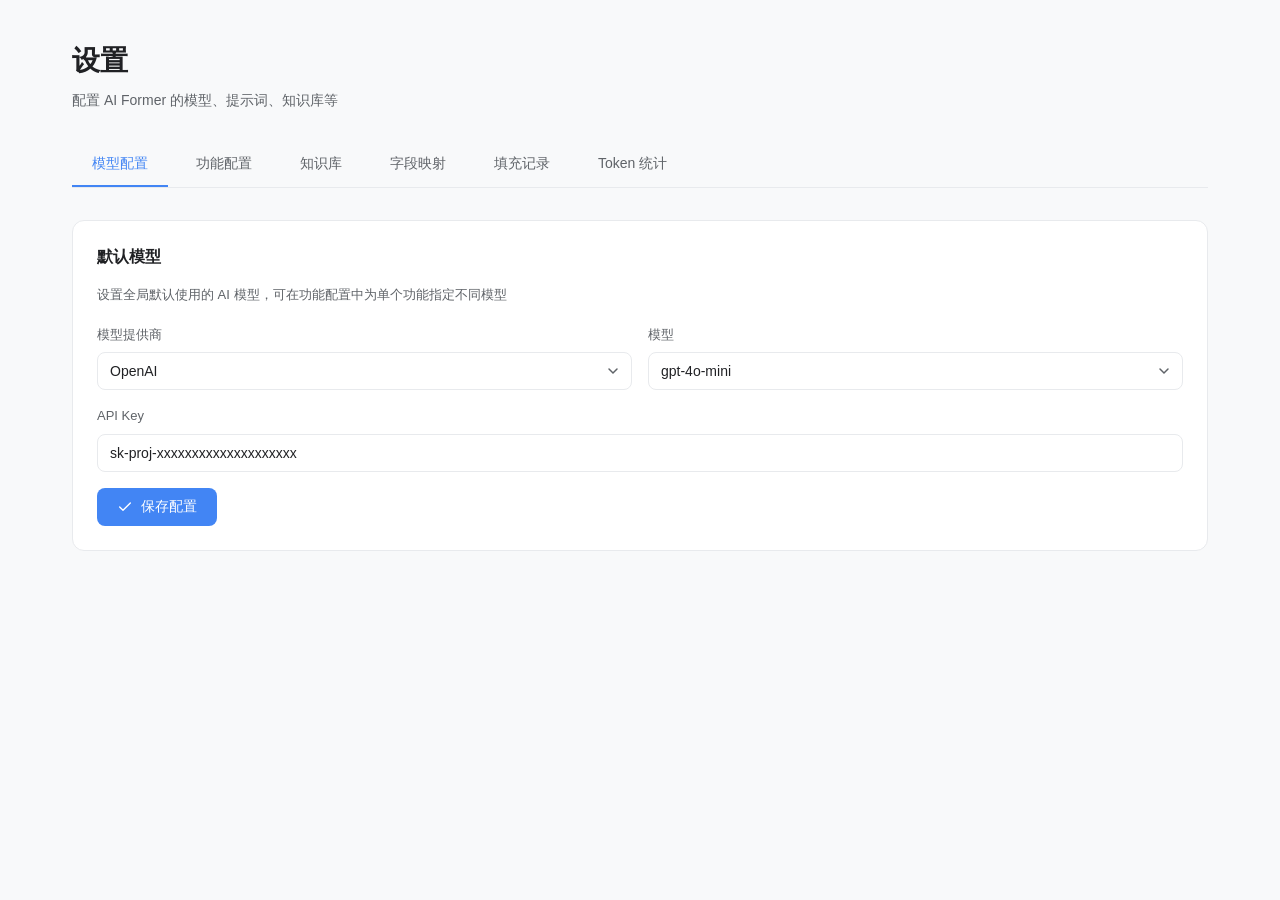
==== playground/v2-settings-redesign.html @ c51029e2 "Update version to 1.1, enhance README with new features, and improve side panel layout with addition" ====
<!DOCTYPE html>
<html lang="zh-CN">
<head>
    <meta charset="UTF-8">
    <meta name="viewport" content="width=device-width, initial-scale=1.0">
    <title>AI Former - 设置</title>
    <style>
        :root {
            --primary: #4285f4;
            --primary-dark: #1967d2;
            --primary-light: #e8f0fe;
            --text-primary: #202124;
            --text-secondary: #5f6368;
            --text-tertiary: #80868b;
            --border: #e8eaed;
            --bg-primary: #ffffff;
            --bg-secondary: #f8f9fa;
            --bg-hover: #f1f3f4;
            --success: #1e8e3e;
            --success-bg: #e6f4ea;
            --error: #d93025;
            --shadow-sm: 0 1px 2px 0 rgba(60,64,67,.3), 0 1px 3px 1px rgba(60,64,67,.15);
            --shadow-md: 0 1px 3px 0 rgba(60,64,67,.3), 0 4px 8px 3px rgba(60,64,67,.15);
        }

        @media (prefers-color-scheme: dark) {
            :root {
                --primary: #8ab4f8;
                --primary-dark: #669df6;
                --primary-light: #1a3a5c;
                --text-primary: #e8eaed;
                --text-secondary: #9aa0a6;
                --text-tertiary: #80868b;
                --border: #3c4043;
                --bg-primary: #202124;
                --bg-secondary: #292a2d;
                --bg-hover: #35363a;
                --success: #81c995;
                --success-bg: #1e3a28;
                --error: #f28b82;
                --shadow-sm: 0 1px 2px 0 rgba(0,0,0,.3), 0 1px 3px 1px rgba(0,0,0,.15);
                --shadow-md: 0 1px 3px 0 rgba(0,0,0,.3), 0 4px 8px 3px rgba(0,0,0,.15);
            }
        }

        * {
            margin: 0;
            padding: 0;
            box-sizing: border-box;
        }

        body {
            font-family: -apple-system, BlinkMacSystemFont, 'Segoe UI', 'Helvetica Neue', Arial, sans-serif;
            background: var(--bg-secondary);
            color: var(--text-primary);
            line-height: 1.5;
            -webkit-font-smoothing: antialiased;
        }

        .container {
            max-width: 1200px;
            margin: 0 auto;
            padding: 40px 32px;
        }

        /* 页头 */
        .page-header {
            margin-bottom: 32px;
        }

        .page-title {
            font-size: 28px;
            font-weight: 600;
            color: var(--text-primary);
            margin-bottom: 8px;
        }

        .page-desc {
            font-size: 14px;
            color: var(--text-secondary);
        }

        /* 导航标签 */
        .nav-tabs {
            display: flex;
            gap: 8px;
            margin-bottom: 32px;
            border-bottom: 1px solid var(--border);
            padding-bottom: 0;
        }

        .nav-tab {
            padding: 12px 20px;
            background: transparent;
            border: none;
            border-bottom: 2px solid transparent;
            font-size: 14px;
            font-weight: 500;
            color: var(--text-secondary);
            cursor: pointer;
            transition: all 0.2s;
        }

        .nav-tab:hover {
            color: var(--primary);
        }

        .nav-tab.active {
            color: var(--primary);
            border-bottom-color: var(--primary);
        }

        /* 内容区 */
        .tab-content {
            display: none;
        }

        .tab-content.active {
            display: block;
        }

        /* 卡片 */
        .card {
            background: var(--bg-primary);
            border: 1px solid var(--border);
            border-radius: 12px;
            padding: 24px;
            margin-bottom: 20px;
        }

        .card-title {
            font-size: 16px;
            font-weight: 600;
            color: var(--text-primary);
            margin-bottom: 16px;
        }

        .card-desc {
            font-size: 13px;
            color: var(--text-secondary);
            margin-bottom: 20px;
        }

        /* 表单 */
        .form-grid {
            display: grid;
            grid-template-columns: repeat(2, 1fr);
            gap: 16px;
            margin-bottom: 16px;
        }

        .form-group {
            display: flex;
            flex-direction: column;
        }

        .form-group.full {
            grid-column: 1 / -1;
        }

        .label {
            font-size: 13px;
            font-weight: 500;
            color: var(--text-secondary);
            margin-bottom: 8px;
        }

        .input, .select, .textarea {
            padding: 10px 12px;
            border: 1px solid var(--border);
            border-radius: 8px;
            font-size: 14px;
            font-family: inherit;
            color: var(--text-primary);
            background: var(--bg-primary);
            transition: all 0.2s;
        }

        .input:focus, .select:focus, .textarea:focus {
            outline: none;
            border-color: var(--primary);
            box-shadow: 0 0 0 3px var(--primary-light);
        }

        .textarea {
            width: 100%;
            padding: 12px;
            border: 1px solid var(--border);
            border-radius: 8px;
            font-size: 13px;
            font-family: 'SF Mono', Monaco, 'Courier New', monospace;
            color: var(--text-primary);
            background: var(--bg-primary);
            resize: vertical;
            min-height: 140px;
            line-height: 1.6;
            transition: all 0.2s;
        }

        .textarea:focus {
            outline: none;
            border-color: var(--primary);
            box-shadow: 0 0 0 3px var(--primary-light);
        }

        .select {
            appearance: none;
            background-image: url("data:image/svg+xml,%3Csvg width='12' height='12' viewBox='0 0 12 12' fill='none' xmlns='http://www.w3.org/2000/svg'%3E%3Cpath d='M2 4l4 4 4-4' stroke='%235f6368' stroke-width='1.5' stroke-linecap='round'/%3E%3C/svg%3E");
            background-repeat: no-repeat;
            background-position: right 12px center;
            padding-right: 36px;
            cursor: pointer;
        }

        /* 按钮 */
        .btn {
            padding: 10px 20px;
            border: none;
            border-radius: 8px;
            font-size: 14px;
            font-weight: 500;
            cursor: pointer;
            transition: all 0.2s;
            display: inline-flex;
            align-items: center;
            gap: 8px;
        }

        .btn-primary {
            background: var(--primary);
            color: white;
        }

        .btn-primary:hover {
            background: var(--primary-dark);
            box-shadow: var(--shadow-sm);
        }

        .btn-secondary {
            background: var(--bg-secondary);
            color: var(--text-primary);
            border: 1px solid var(--border);
        }

        .btn-secondary:hover {
            background: var(--bg-hover);
        }

        .btn-danger {
            background: transparent;
            color: var(--error);
            border: 1px solid var(--error);
        }

        .btn-danger:hover {
            background: rgba(217, 48, 37, 0.1);
        }

        /* 功能配置项 */
        .feature-item {
            padding: 20px;
            background: var(--bg-secondary);
            border: 1px solid var(--border);
            border-radius: 10px;
            margin-bottom: 12px;
        }

        .feature-header {
            display: flex;
            align-items: center;
            justify-content: space-between;
            margin-bottom: 16px;
        }

        .feature-name {
            font-size: 15px;
            font-weight: 600;
            color: var(--text-primary);
        }

        .feature-models {
            display: flex;
            gap: 8px;
        }

        .feature-models .select {
            font-size: 12px;
            padding: 6px 32px 6px 10px;
            background-color: var(--bg-primary);
        }

        .feature-models .select:first-child {
            width: 140px;
        }

        .feature-models .select:last-child {
            width: 160px;
        }

        .feature-actions {
            display: flex;
            gap: 8px;
            justify-content: flex-end;
            margin-top: 16px;
        }

        .feature-actions .btn {
            padding: 7px 16px;
            font-size: 13px;
        }

        /* 知识库列表 */
        .knowledge-list {
            display: flex;
            flex-direction: column;
            gap: 12px;
        }

        .knowledge-item {
            padding: 16px;
            background: var(--bg-secondary);
            border: 1px solid var(--border);
            border-radius: 10px;
            display: flex;
            align-items: center;
            gap: 16px;
        }

        .knowledge-icon {
            width: 40px;
            height: 40px;
            border-radius: 10px;
            background: var(--primary-light);
            display: flex;
            align-items: center;
            justify-content: center;
            color: var(--primary);
            flex-shrink: 0;
        }

        .knowledge-info {
            flex: 1;
            min-width: 0;
        }

        .knowledge-name {
            font-size: 14px;
            font-weight: 600;
            color: var(--text-primary);
            margin-bottom: 4px;
        }

        .knowledge-meta {
            font-size: 12px;
            color: var(--text-tertiary);
        }

        .knowledge-actions {
            display: flex;
            gap: 8px;
        }

        .icon-btn {
            width: 32px;
            height: 32px;
            border: none;
            background: transparent;
            border-radius: 6px;
            cursor: pointer;
            display: flex;
            align-items: center;
            justify-content: center;
            color: var(--text-secondary);
            transition: all 0.2s;
        }

        .icon-btn:hover {
            background: var(--bg-hover);
            color: var(--text-primary);
        }

        .icon-btn.danger:hover {
            background: rgba(217, 48, 37, 0.1);
            color: var(--error);
        }

        /* 映射列表 */
        .mapping-list {
            display: flex;
            flex-direction: column;
            gap: 12px;
        }

        .mapping-item {
            padding: 16px;
            background: var(--bg-secondary);
            border: 1px solid var(--border);
            border-radius: 10px;
            display: flex;
            align-items: center;
            justify-content: space-between;
            gap: 16px;
        }

        .mapping-info {
            flex: 1;
            display: grid;
            grid-template-columns: 1fr 1fr;
            gap: 16px;
        }

        .mapping-field {
            display: flex;
            flex-direction: column;
            gap: 4px;
        }

        .mapping-field .label {
            font-size: 11px;
            color: var(--text-tertiary);
            text-transform: uppercase;
            letter-spacing: 0.5px;
        }

        .mapping-name {
            font-size: 14px;
            font-weight: 400;
            color: var(--text-secondary);
        }

        .mapping-value {
            font-size: 14px;
            font-weight: 500;
            color: var(--text-primary);
        }

        .knowledge-action-btn {
            width: 32px;
            height: 32px;
            border: none;
            background: transparent;
            border-radius: 6px;
            cursor: pointer;
            display: flex;
            align-items: center;
            justify-content: center;
            color: var(--text-secondary);
            transition: all 0.2s;
        }

        .knowledge-action-btn:hover {
            background: var(--bg-hover);
            color: var(--text-primary);
        }

        @media (max-width: 768px) {
            .mapping-info {
                grid-template-columns: 1fr;
            }
        }

        /* 日志列表 */
        .log-list {
            max-height: 500px;
            overflow-y: auto;
        }

        .log-item {
            padding: 16px;
            background: var(--bg-secondary);
            border: 1px solid var(--border);
            border-radius: 10px;
            margin-bottom: 12px;
        }

        .log-header {
            display: flex;
            align-items: center;
            justify-content: space-between;
            margin-bottom: 8px;
        }

        .log-site {
            display: flex;
            align-items: center;
            gap: 6px;
            font-size: 13px;
            font-weight: 600;
            color: var(--text-primary);
        }

        .log-time {
            font-size: 12px;
            color: var(--text-tertiary);
        }

        .log-fields {
            display: flex;
            flex-wrap: wrap;
            gap: 8px;
            margin-bottom: 10px;
        }

        .log-field {
            padding: 4px 8px;
            background: var(--bg-hover);
            border-radius: 4px;
            font-size: 11px;
            color: var(--text-secondary);
        }

        .log-actions {
            display: flex;
            gap: 12px;
        }

        .log-action {
            font-size: 12px;
            color: var(--primary);
            cursor: pointer;
            transition: color 0.2s;
        }

        .log-action:hover {
            color: var(--primary-dark);
            text-decoration: underline;
        }

        /* 统计卡片 */
        .stats-grid {
            display: grid;
            grid-template-columns: repeat(3, 1fr);
            gap: 16px;
            margin-bottom: 24px;
        }

        .stat-card {
            padding: 20px;
            background: var(--bg-primary);
            border: 1px solid var(--border);
            border-radius: 12px;
            text-align: center;
        }

        .stat-value {
            font-size: 28px;
            font-weight: 600;
            color: var(--primary);
            margin-bottom: 8px;
        }

        .stat-label {
            font-size: 13px;
            color: var(--text-secondary);
        }

        /* 使用表格 */
        .usage-table {
            width: 100%;
            border-collapse: collapse;
        }

        .usage-table th {
            padding: 12px;
            text-align: left;
            font-size: 12px;
            font-weight: 600;
            color: var(--text-secondary);
            border-bottom: 2px solid var(--border);
        }

        .usage-table td {
            padding: 14px 12px;
            font-size: 13px;
            border-bottom: 1px solid var(--border);
        }

        .usage-table tr:hover {
            background: var(--bg-secondary);
        }

        .model-name {
            font-weight: 600;
            color: var(--text-primary);
        }

        .usage-tokens {
            display: flex;
            align-items: center;
            gap: 12px;
        }

        .usage-bar {
            flex: 1;
            height: 6px;
            background: var(--border);
            border-radius: 3px;
            overflow: hidden;
        }

        .usage-fill {
            height: 100%;
            background: var(--primary);
            border-radius: 3px;
            transition: width 0.3s;
        }

        /* 模态框 */
        .modal-overlay {
            position: fixed;
            top: 0;
            left: 0;
            right: 0;
            bottom: 0;
            background: rgba(0, 0, 0, 0.5);
            backdrop-filter: blur(8px);
            display: flex;
            align-items: center;
            justify-content: center;
            opacity: 0;
            visibility: hidden;
            transition: all 0.3s;
            z-index: 1000;
        }

        .modal-overlay.visible {
            opacity: 1;
            visibility: visible;
        }

        .modal {
            width: 90%;
            max-width: 600px;
            max-height: 90vh;
            background: var(--bg-primary);
            border-radius: 16px;
            box-shadow: var(--shadow-md);
            overflow: hidden;
            transform: scale(0.9) translateY(20px);
            transition: all 0.3s;
        }

        .modal-overlay.visible .modal {
            transform: scale(1) translateY(0);
        }

        .modal-header {
            padding: 20px 24px;
            border-bottom: 1px solid var(--border);
            display: flex;
            align-items: center;
            justify-content: space-between;
        }

        .modal-title {
            font-size: 18px;
            font-weight: 600;
            color: var(--text-primary);
        }

        .modal-close {
            width: 32px;
            height: 32px;
            border: none;
            background: transparent;
            border-radius: 6px;
            cursor: pointer;
            display: flex;
            align-items: center;
            justify-content: center;
            color: var(--text-secondary);
            transition: all 0.2s;
        }

        .modal-close:hover {
            background: var(--bg-hover);
            color: var(--text-primary);
        }

        .modal-body {
            padding: 24px;
            max-height: calc(90vh - 140px);
            overflow-y: auto;
        }

        .modal-footer {
            padding: 16px 24px;
            border-top: 1px solid var(--border);
            display: flex;
            justify-content: flex-end;
            gap: 12px;
        }

        /* 响应式设计 - 窄屏优化 */
        @media (max-width: 768px) {
            .container {
                padding: 24px 16px;
            }

            .page-title {
                font-size: 24px;
            }

            .nav-tabs {
                overflow-x: auto;
                overflow-y: hidden;
                -webkit-overflow-scrolling: touch;
                scrollbar-width: none;
            }

            .nav-tabs::-webkit-scrollbar {
                display: none;
            }

            .nav-tab {
                padding: 10px 16px;
                font-size: 13px;
                white-space: nowrap;
                flex-shrink: 0;
            }

            .card {
                padding: 16px;
            }

            .card-title {
                font-size: 15px;
            }

            .form-grid {
                grid-template-columns: 1fr;
            }

            .stats-grid {
                grid-template-columns: 1fr;
            }

            .feature-models {
                flex-direction: column;
                align-items: stretch;
            }

            .feature-models .select {
                width: 100%;
            }

            .usage-table {
                font-size: 12px;
            }

            .usage-table th,
            .usage-table td {
                padding: 10px 8px;
            }

            .usage-bar {
                width: 100px !important;
            }

            .log-header {
                flex-direction: column;
                align-items: flex-start;
                gap: 4px;
            }

            .log-fields {
                flex-direction: column;
                gap: 6px;
            }

            .log-actions {
                flex-direction: column;
                align-items: flex-start;
            }
        }

        /* 超窄屏优化 (侧边栏宽度) */
        @media (max-width: 480px) {
            .container {
                padding: 16px 12px;
            }

            .page-header {
                margin-bottom: 20px;
            }

            .page-title {
                font-size: 20px;
            }

            .page-desc {
                font-size: 12px;
            }

            .nav-tabs {
                gap: 4px;
                margin-bottom: 20px;
            }

            .nav-tab {
                padding: 8px 12px;
                font-size: 12px;
            }

            .card {
                padding: 12px;
                margin-bottom: 16px;
            }

            .card-title {
                font-size: 14px;
                margin-bottom: 12px;
            }

            .card-desc {
                font-size: 12px;
                margin-bottom: 16px;
            }

            .stat-card {
                padding: 16px;
            }

            .stat-value {
                font-size: 24px;
            }

            .stat-label {
                font-size: 11px;
            }

            .form-group {
                margin-bottom: 12px;
            }

            .label {
                font-size: 12px;
                margin-bottom: 6px;
            }

            .input,
            .select,
            .textarea {
                padding: 8px 10px;
                font-size: 13px;
            }

            .btn {
                padding: 10px 14px;
                font-size: 13px;
            }

            .feature-item {
                padding: 12px;
            }

            .feature-header {
                margin-bottom: 10px;
            }

            .feature-name {
                font-size: 13px;
            }

            .textarea {
                min-height: 100px;
                font-size: 12px;
            }

            .knowledge-item {
                padding: 10px;
                flex-direction: column;
                gap: 10px;
            }

            .knowledge-actions {
                width: 100%;
                justify-content: flex-end;
            }

            .log-item {
                padding: 10px;
            }

            .log-site,
            .log-time,
            .log-field,
            .log-action {
                font-size: 11px;
            }

            /* 表格在窄屏下横向滚动 */
            .card > div[style*="overflow-x"] {
                margin: 0 -12px;
                padding: 0 12px;
            }

            .usage-table {
                font-size: 11px;
            }

            .usage-table th,
            .usage-table td {
                padding: 8px 6px;
            }

            .usage-bar {
                width: 60px !important;
            }

            .model-name {
                font-size: 11px;
            }

            /* 模态框 */
            .modal-content {
                width: 95%;
                margin: 20px auto;
            }

            .modal-body {
                padding: 16px;
            }

            .modal-footer {
                padding: 12px 16px;
                flex-direction: column-reverse;
            }

            .modal-footer .btn {
                width: 100%;
            }
        }
    </style>
</head>
<body>
    <div class="container">
        <!-- 页头 -->
        <div class="page-header">
            <h1 class="page-title">设置</h1>
            <p class="page-desc">配置 AI Former 的模型、提示词、知识库等</p>
        </div>

        <!-- 导航标签 -->
        <div class="nav-tabs">
            <button class="nav-tab active" onclick="switchTab('model')">模型配置</button>
            <button class="nav-tab" onclick="switchTab('features')">功能配置</button>
            <button class="nav-tab" onclick="switchTab('knowledge')">知识库</button>
            <button class="nav-tab" onclick="switchTab('mapping')">字段映射</button>
            <button class="nav-tab" onclick="switchTab('logs')">填充记录</button>
            <button class="nav-tab" onclick="switchTab('tokens')">Token 统计</button>
        </div>

        <!-- 模型配置 -->
        <div class="tab-content active" id="tab-model">
            <div class="card">
                <h2 class="card-title">默认模型</h2>
                <p class="card-desc">设置全局默认使用的 AI 模型，可在功能配置中为单个功能指定不同模型</p>
                <div class="form-grid">
                    <div class="form-group">
                        <label class="label">模型提供商</label>
                        <select class="select">
                            <option>OpenAI</option>
                            <option>通义千问</option>
                            <option>智谱AI</option>
                            <option>DeepSeek</option>
                            <option>硅基流动</option>
                            <option>火山引擎</option>
                            <option>Ollama (本地)</option>
                        </select>
                    </div>
                    <div class="form-group">
                        <label class="label">模型</label>
                        <select class="select">
                            <option>gpt-4o-mini</option>
                            <option>gpt-4o</option>
                            <option>gpt-4-turbo</option>
                        </select>
                    </div>
                    <div class="form-group full">
                        <label class="label">API Key</label>
                        <input type="text" class="input" placeholder="sk-..." value="sk-proj-xxxxxxxxxxxxxxxxxxxx">
                    </div>
                </div>
                <button class="btn btn-primary">
                    <svg width="16" height="16" viewBox="0 0 24 24" fill="none" stroke="currentColor" stroke-width="2" stroke-linecap="round" stroke-linejoin="round">
                        <polyline points="20 6 9 17 4 12"/>
                    </svg>
                    保存配置
                </button>
            </div>
        </div>

        <!-- 功能配置 -->
        <div class="tab-content" id="tab-features">
            <div class="card">
                <h2 class="card-title">全局设置</h2>
                <p class="card-desc">一键将所有功能的模型设置为同一个</p>
                <div class="form-grid">
                    <div class="form-group">
                        <label class="label">提供商</label>
                        <select class="select">
                            <option>OpenAI</option>
                            <option>通义千问</option>
                            <option>智谱AI</option>
                        </select>
                    </div>
                    <div class="form-group">
                        <label class="label">模型</label>
                        <select class="select">
                            <option>gpt-4o-mini</option>
                            <option>gpt-4o</option>
                        </select>
                    </div>
                </div>
                <button class="btn btn-primary">应用到所有功能</button>
            </div>

            <div class="card">
                <h2 class="card-title">功能列表</h2>
                <p class="card-desc">为每个功能配置专属的模型和提示词</p>
                
                <div class="feature-item">
                    <div class="feature-header">
                        <span class="feature-name">表单填充</span>
                        <div class="feature-models">
                            <select class="select">
                                <option>OpenAI</option>
                                <option>通义千问</option>
                            </select>
                            <select class="select">
                                <option>gpt-4o-mini</option>
                                <option>gpt-4o</option>
                            </select>
                        </div>
                    </div>
                    <textarea class="textarea">你是一个智能表单填充助手。根据用户提供的信息和知识库内容，为表单字段生成合适的填充值。

输入：表单字段列表、用户要求、知识库内容
输出：XML 格式的填充结果

请确保：
1. 填充内容准确、合理
2. 遵循字段的格式要求
3. 如有不确定的字段，可以留空</textarea>
                    <div class="feature-actions">
                        <button class="btn btn-secondary">重置</button>
                        <button class="btn btn-primary">保存</button>
                    </div>
                </div>

                <div class="feature-item">
                    <div class="feature-header">
                        <span class="feature-name">翻译功能</span>
                        <div class="feature-models">
                            <select class="select">
                                <option>使用默认模型</option>
                                <option>OpenAI</option>
                            </select>
                            <select class="select">
                                <option>gpt-4o-mini</option>
                            </select>
                        </div>
                    </div>
                    <textarea class="textarea">请将以下内容翻译成 {target_language}，保持原文的语气和风格：

{content}</textarea>
                    <div class="feature-actions">
                        <button class="btn btn-secondary">重置</button>
                        <button class="btn btn-primary">保存</button>
                    </div>
                </div>

                <div class="feature-item">
                    <div class="feature-header">
                        <span class="feature-name">知识库 Summary</span>
                        <div class="feature-models">
                            <select class="select">
                                <option>使用默认模型</option>
                            </select>
                            <select class="select">
                                <option>gpt-4o-mini</option>
                            </select>
                        </div>
                    </div>
                    <textarea class="textarea">请为以下内容生成一个简洁的摘要，用于后续的知识检索：

{content}

摘要要求：
- 提取关键信息（姓名、职业、技能等）
- 不超过 200 字
- 使用关键词列表形式</textarea>
                    <div class="feature-actions">
                        <button class="btn btn-secondary">重置</button>
                        <button class="btn btn-primary">保存</button>
                    </div>
                </div>
            </div>
        </div>

        <!-- 知识库 -->
        <div class="tab-content" id="tab-knowledge">
            <div class="card">
                <div style="display: flex; align-items: center; justify-content: space-between; margin-bottom: 20px;">
                    <div>
                        <h2 class="card-title" style="margin-bottom: 4px;">我的档案</h2>
                        <p class="card-desc" style="margin: 0;">管理你的个人信息档案，AI 会根据这些档案填充表单</p>
                    </div>
                    <button class="btn btn-primary" onclick="openKnowledgeModal('new')">
                        <svg width="16" height="16" viewBox="0 0 24 24" fill="none" stroke="currentColor" stroke-width="2" stroke-linecap="round" stroke-linejoin="round">
                            <line x1="12" y1="5" x2="12" y2="19"/>
                            <line x1="5" y1="12" x2="19" y2="12"/>
                        </svg>
                        新建档案
                    </button>
                </div>

                <div class="knowledge-list">
                    <div class="knowledge-item">
                        <div class="knowledge-icon">
                            <svg width="20" height="20" viewBox="0 0 24 24" fill="none" stroke="currentColor" stroke-width="2" stroke-linecap="round" stroke-linejoin="round">
                                <path d="M20 21v-2a4 4 0 0 0-4-4H8a4 4 0 0 0-4 4v2"/>
                                <circle cx="12" cy="7" r="4"/>
                            </svg>
                        </div>
                        <div class="knowledge-info">
                            <div class="knowledge-name">个人简历档案</div>
                            <div class="knowledge-meta">包含基本信息、教育背景、工作经历 · 更新于 2 小时前</div>
                        </div>
                        <div class="knowledge-actions">
                            <button class="icon-btn" onclick="openKnowledgeModal('resume')">
                                <svg width="16" height="16" viewBox="0 0 24 24" fill="none" stroke="currentColor" stroke-width="2" stroke-linecap="round" stroke-linejoin="round">
                                    <path d="M11 4H4a2 2 0 0 0-2 2v14a2 2 0 0 0 2 2h14a2 2 0 0 0 2-2v-7"/>
                                    <path d="M18.5 2.5a2.121 2.121 0 0 1 3 3L12 15l-4 1 1-4 9.5-9.5z"/>
                                </svg>
                            </button>
                            <button class="icon-btn danger">
                                <svg width="16" height="16" viewBox="0 0 24 24" fill="none" stroke="currentColor" stroke-width="2" stroke-linecap="round" stroke-linejoin="round">
                                    <polyline points="3 6 5 6 21 6"/>
                                    <path d="M19 6v14a2 2 0 0 1-2 2H7a2 2 0 0 1-2-2V6m3 0V4a2 2 0 0 1 2-2h4a2 2 0 0 1 2 2v2"/>
                                </svg>
                            </button>
                        </div>
                    </div>

                    <div class="knowledge-item">
                        <div class="knowledge-icon">
                            <svg width="20" height="20" viewBox="0 0 24 24" fill="none" stroke="currentColor" stroke-width="2" stroke-linecap="round" stroke-linejoin="round">
                                <rect x="2" y="7" width="20" height="14" rx="2" ry="2"/>
                                <path d="M16 21V5a2 2 0 0 0-2-2h-4a2 2 0 0 0-2 2v16"/>
                            </svg>
                        </div>
                        <div class="knowledge-info">
                            <div class="knowledge-name">公司信息档案</div>
                            <div class="knowledge-meta">公司名称、地址、联系方式 · 更新于 3 天前</div>
                        </div>
                        <div class="knowledge-actions">
                            <button class="icon-btn" onclick="openKnowledgeModal('company')">
                                <svg width="16" height="16" viewBox="0 0 24 24" fill="none" stroke="currentColor" stroke-width="2" stroke-linecap="round" stroke-linejoin="round">
                                    <path d="M11 4H4a2 2 0 0 0-2 2v14a2 2 0 0 0 2 2h14a2 2 0 0 0 2-2v-7"/>
                                    <path d="M18.5 2.5a2.121 2.121 0 0 1 3 3L12 15l-4 1 1-4 9.5-9.5z"/>
                                </svg>
                            </button>
                            <button class="icon-btn danger">
                                <svg width="16" height="16" viewBox="0 0 24 24" fill="none" stroke="currentColor" stroke-width="2" stroke-linecap="round" stroke-linejoin="round">
                                    <polyline points="3 6 5 6 21 6"/>
                                    <path d="M19 6v14a2 2 0 0 1-2 2H7a2 2 0 0 1-2-2V6m3 0V4a2 2 0 0 1 2-2h4a2 2 0 0 1 2 2v2"/>
                                </svg>
                            </button>
                        </div>
                    </div>
                </div>
            </div>
        </div>

        <!-- 字段映射 -->
        <div class="tab-content" id="tab-mapping">
            <div class="card">
                <h2 class="card-title">字段映射管理</h2>
                <p class="card-desc">配置表单字段与填充内容的映射关系，用于快速填充功能。AI 会自动匹配相似的字段名</p>
                
                <button class="btn btn-primary" style="margin-bottom: 20px;" onclick="openMappingModal()">
                    <svg width="16" height="16" viewBox="0 0 24 24" fill="none" stroke="currentColor" stroke-width="2" stroke-linecap="round" stroke-linejoin="round">
                        <circle cx="12" cy="12" r="3"/>
                        <path d="M12 1v6m0 6v6"/>
                    </svg>
                    新增映射
                </button>

                <div class="mapping-list">
                    <div class="mapping-item">
                        <div class="mapping-info">
                            <div class="mapping-field">
                                <span class="label">内容值</span>
                                <span class="mapping-value">张明</span>
                            </div>
                            <div class="mapping-field">
                                <span class="label">字段类型（多个用 / 分隔）</span>
                                <span class="mapping-name">姓名 / 真实姓名 / 用户名 / Name</span>
                            </div>
                        </div>
                        <div class="knowledge-actions">
                            <button class="knowledge-action-btn" onclick="editMapping('张明', '姓名 / 真实姓名 / 用户名 / Name')">
                                <svg width="16" height="16" viewBox="0 0 24 24" fill="none" stroke="currentColor" stroke-width="2" stroke-linecap="round" stroke-linejoin="round">
                                    <path d="M17 3a2.85 2.83 0 1 1 4 4L7.5 20.5 2 22l1.5-5.5Z"/>
                                    <path d="m15 5 4 4"/>
                                </svg>
                            </button>
                            <button class="knowledge-action-btn" style="color: var(--error);">
                                <svg width="16" height="16" viewBox="0 0 24 24" fill="none" stroke="currentColor" stroke-width="2" stroke-linecap="round" stroke-linejoin="round">
                                    <path d="M3 6h18"/>
                                    <path d="M19 6v14c0 1-1 2-2 2H7c-1 0-2-1-2-2V6"/>
                                    <path d="M8 6V4c0-1 1-2 2-2h4c1 0 2 1 2 2v2"/>
                                    <line x1="10" x2="10" y1="11" y2="17"/>
                                    <line x1="14" x2="14" y1="11" y2="17"/>
                                </svg>
                            </button>
                        </div>
                    </div>

                    <div class="mapping-item">
                        <div class="mapping-info">
                            <div class="mapping-field">
                                <span class="label">内容值</span>
                                <span class="mapping-value">zhangming@example.com</span>
                            </div>
                            <div class="mapping-field">
                                <span class="label">字段类型（多个用 / 分隔）</span>
                                <span class="mapping-name">邮箱 / Email / 电子邮件 / E-mail</span>
                            </div>
                        </div>
                        <div class="knowledge-actions">
                            <button class="knowledge-action-btn" onclick="editMapping('zhangming@example.com', '邮箱 / Email / 电子邮件 / E-mail')">
                                <svg width="16" height="16" viewBox="0 0 24 24" fill="none" stroke="currentColor" stroke-width="2" stroke-linecap="round" stroke-linejoin="round">
                                    <path d="M17 3a2.85 2.83 0 1 1 4 4L7.5 20.5 2 22l1.5-5.5Z"/>
                                    <path d="m15 5 4 4"/>
                                </svg>
                            </button>
                            <button class="knowledge-action-btn" style="color: var(--error);">
                                <svg width="16" height="16" viewBox="0 0 24 24" fill="none" stroke="currentColor" stroke-width="2" stroke-linecap="round" stroke-linejoin="round">
                                    <path d="M3 6h18"/>
                                    <path d="M19 6v14c0 1-1 2-2 2H7c-1 0-2-1-2-2V6"/>
                                    <path d="M8 6V4c0-1 1-2 2-2h4c1 0 2 1 2 2v2"/>
                                    <line x1="10" x2="10" y1="11" y2="17"/>
                                    <line x1="14" x2="14" y1="11" y2="17"/>
                                </svg>
                            </button>
                        </div>
                    </div>

                    <div class="mapping-item">
                        <div class="mapping-info">
                            <div class="mapping-field">
                                <span class="label">内容值</span>
                                <span class="mapping-value">13800138000</span>
                            </div>
                            <div class="mapping-field">
                                <span class="label">字段类型（多个用 / 分隔）</span>
                                <span class="mapping-name">手机号 / 电话 / 联系方式 / Phone / Mobile</span>
                            </div>
                        </div>
                        <div class="knowledge-actions">
                            <button class="knowledge-action-btn" onclick="editMapping('13800138000', '手机号 / 电话 / 联系方式 / Phone / Mobile')">
                                <svg width="16" height="16" viewBox="0 0 24 24" fill="none" stroke="currentColor" stroke-width="2" stroke-linecap="round" stroke-linejoin="round">
                                    <path d="M17 3a2.85 2.83 0 1 1 4 4L7.5 20.5 2 22l1.5-5.5Z"/>
                                    <path d="m15 5 4 4"/>
                                </svg>
                            </button>
                            <button class="knowledge-action-btn" style="color: var(--error);">
                                <svg width="16" height="16" viewBox="0 0 24 24" fill="none" stroke="currentColor" stroke-width="2" stroke-linecap="round" stroke-linejoin="round">
                                    <path d="M3 6h18"/>
                                    <path d="M19 6v14c0 1-1 2-2 2H7c-1 0-2-1-2-2V6"/>
                                    <path d="M8 6V4c0-1 1-2 2-2h4c1 0 2 1 2 2v2"/>
                                    <line x1="10" x2="10" y1="11" y2="17"/>
                                    <line x1="14" x2="14" y1="11" y2="17"/>
                                </svg>
                            </button>
                        </div>
                    </div>

                    <div class="mapping-item">
                        <div class="mapping-info">
                            <div class="mapping-field">
                                <span class="label">内容值</span>
                                <span class="mapping-value">金山办公</span>
                            </div>
                            <div class="mapping-field">
                                <span class="label">字段类型（多个用 / 分隔）</span>
                                <span class="mapping-name">公司 / 单位 / 工作单位 / Company</span>
                            </div>
                        </div>
                        <div class="knowledge-actions">
                            <button class="knowledge-action-btn" onclick="editMapping('金山办公', '公司 / 单位 / 工作单位 / Company')">
                                <svg width="16" height="16" viewBox="0 0 24 24" fill="none" stroke="currentColor" stroke-width="2" stroke-linecap="round" stroke-linejoin="round">
                                    <path d="M17 3a2.85 2.83 0 1 1 4 4L7.5 20.5 2 22l1.5-5.5Z"/>
                                    <path d="m15 5 4 4"/>
                                </svg>
                            </button>
                            <button class="knowledge-action-btn" style="color: var(--error);">
                                <svg width="16" height="16" viewBox="0 0 24 24" fill="none" stroke="currentColor" stroke-width="2" stroke-linecap="round" stroke-linejoin="round">
                                    <path d="M3 6h18"/>
                                    <path d="M19 6v14c0 1-1 2-2 2H7c-1 0-2-1-2-2V6"/>
                                    <path d="M8 6V4c0-1 1-2 2-2h4c1 0 2 1 2 2v2"/>
                                    <line x1="10" x2="10" y1="11" y2="17"/>
                                    <line x1="14" x2="14" y1="11" y2="17"/>
                                </svg>
                            </button>
                        </div>
                    </div>
                </div>

                <div class="card" style="margin-top: 24px; background: var(--primary-light); border-color: var(--primary);">
                    <h3 style="font-size: 14px; margin-bottom: 8px; color: var(--text-primary);">💡 映射逻辑说明</h3>
                    <ul style="font-size: 13px; color: var(--text-secondary); line-height: 1.8; padding-left: 20px;">
                        <li><strong>内容值</strong>：你要填充的实际内容（如：张明、zhangming@example.com）</li>
                        <li><strong>字段类型</strong>：表单中可能出现的字段名称（如：姓名 / Name / 用户名）</li>
                        <li><strong>工作原理</strong>：当遇到匹配的字段类型时，自动填充对应的内容值</li>
                        <li><strong>匹配优先级</strong>：精确匹配 > 模糊匹配 > 字段类型匹配（email、tel、url 等）</li>
                        <li><strong>支持中英文</strong>：字段类型可包含中英文别名，AI 会自动识别</li>
                    </ul>
                </div>
            </div>
        </div>

        <!-- 填充记录 -->
        <div class="tab-content" id="tab-logs">
            <div class="card">
                <h2 class="card-title">最近记录</h2>
                <p class="card-desc">查看最近的表单填充记录，可保存为知识库</p>
                
                <div class="log-list">
                    <div class="log-item">
                        <div class="log-header">
                            <span class="log-site">
                                <svg width="16" height="16" viewBox="0 0 24 24" fill="none" stroke="currentColor" stroke-width="2" stroke-linecap="round" stroke-linejoin="round">
                                    <circle cx="12" cy="12" r="10"/>
                                    <line x1="2" y1="12" x2="22" y2="12"/>
                                    <path d="M12 2a15.3 15.3 0 0 1 4 10 15.3 15.3 0 0 1-4 10 15.3 15.3 0 0 1-4-10 15.3 15.3 0 0 1 4-10z"/>
                                </svg>
                                zhaopin.com
                            </span>
                            <span class="log-time">今天 14:32</span>
                        </div>
                        <div class="log-fields">
                            <span class="log-field">姓名: 张三</span>
                            <span class="log-field">手机: 138****8000</span>
                            <span class="log-field">邮箱: zhang***@example.com</span>
                            <span class="log-field">+8 个字段</span>
                        </div>
                        <div class="log-actions">
                            <span class="log-action">查看详情</span>
                            <span class="log-action" style="color: var(--success);">保存为知识</span>
                            <span class="log-action" style="color: var(--error);">删除</span>
                        </div>
                    </div>

                    <div class="log-item">
                        <div class="log-header">
                            <span class="log-site">
                                <svg width="16" height="16" viewBox="0 0 24 24" fill="none" stroke="currentColor" stroke-width="2" stroke-linecap="round" stroke-linejoin="round">
                                    <circle cx="12" cy="12" r="10"/>
                                    <line x1="2" y1="12" x2="22" y2="12"/>
                                    <path d="M12 2a15.3 15.3 0 0 1 4 10 15.3 15.3 0 0 1-4 10 15.3 15.3 0 0 1-4-10 15.3 15.3 0 0 1 4-10z"/>
                                </svg>
                                lagou.com
                            </span>
                            <span class="log-time">今天 11:15</span>
                        </div>
                        <div class="log-fields">
                            <span class="log-field">个人简介 [已改写]</span>
                            <span class="log-field">工作经历: ...</span>
                            <span class="log-field">+5 个字段</span>
                        </div>
                        <div class="log-actions">
                            <span class="log-action">查看详情</span>
                            <span class="log-action" style="color: var(--success);">保存为知识</span>
                            <span class="log-action" style="color: var(--error);">删除</span>
                        </div>
                    </div>
                </div>
            </div>
        </div>

        <!-- Token 统计 -->
        <div class="tab-content" id="tab-tokens">
            <div class="stats-grid">
                <div class="stat-card">
                    <div class="stat-value">12.5K</div>
                    <div class="stat-label">今日消耗</div>
                </div>
                <div class="stat-card">
                    <div class="stat-value">89.3K</div>
                    <div class="stat-label">本月消耗</div>
                </div>
                <div class="stat-card">
                    <div class="stat-value">$0.89</div>
                    <div class="stat-label">预估费用</div>
                </div>
            </div>

            <div class="card">
                <h2 class="card-title">使用明细</h2>
                <p class="card-desc">查看各模型的 Token 消耗和费用</p>
                
                <table class="usage-table">
                    <thead>
                        <tr>
                            <th>模型</th>
                            <th>输入/输出</th>
                            <th>消耗</th>
                            <th>费用</th>
                        </tr>
                    </thead>
                    <tbody>
                        <tr>
                            <td class="model-name">gpt-4o-mini</td>
                            <td style="color: var(--text-secondary); font-size: 12px;">6,200 / 2,030</td>
                            <td>
                                <div class="usage-tokens">
                                    <span style="color: var(--text-secondary); font-size: 12px; width: 80px;">8,230</span>
                                    <div class="usage-bar" style="width: 200px;">
                                        <div class="usage-fill" style="width: 66%;"></div>
                                    </div>
                                </div>
                            </td>
                            <td style="color: var(--text-secondary);">$0.0023</td>
                        </tr>
                        <tr>
                            <td class="model-name">Claude Sonnet 4.5</td>
                            <td style="color: var(--text-secondary); font-size: 12px;">2,100 / 1,020</td>
                            <td>
                                <div class="usage-tokens">
                                    <span style="color: var(--text-secondary); font-size: 12px; width: 80px;">3,120</span>
                                    <div class="usage-bar" style="width: 200px;">
                                        <div class="usage-fill" style="width: 25%;"></div>
                                    </div>
                                </div>
                            </td>
                            <td style="color: var(--text-secondary);">$0.0216</td>
                        </tr>
                        <tr>
                            <td class="model-name">qwen-long</td>
                            <td style="color: var(--text-secondary); font-size: 12px;">800 / 300</td>
                            <td>
                                <div class="usage-tokens">
                                    <span style="color: var(--text-secondary); font-size: 12px; width: 80px;">1,100</span>
                                    <div class="usage-bar" style="width: 200px;">
                                        <div class="usage-fill" style="width: 9%;"></div>
                                    </div>
                                </div>
                            </td>
                            <td style="color: var(--text-secondary);">$0.0004</td>
                        </tr>
                    </tbody>
                </table>
            </div>

            <div class="card">
                <h2 class="card-title">模型报价参考</h2>
                <p class="card-desc">基于 OpenRouter 的报价预估（单位：$/M tokens）</p>
                
                <div style="overflow-x: auto;">
                    <table class="usage-table">
                        <thead>
                            <tr>
                                <th>厂商</th>
                                <th>模型名称</th>
                                <th style="text-align: right;">输入</th>
                                <th style="text-align: right;">输出</th>
                                <th>核心定位/优势领域</th>
                            </tr>
                        </thead>
                        <tbody>
                            <tr><td style="color: var(--text-secondary); font-weight: 600;">Anthropic</td><td class="model-name">Claude Opus 4.5</td><td style="text-align: right;">$5.00</td><td style="text-align: right;">$25.00</td><td style="color: var(--text-tertiary); font-size: 12px;">顶配模型，长航时研究与复杂软工Agent</td></tr>
                            <tr><td style="color: var(--text-secondary); font-weight: 600;">Anthropic</td><td class="model-name">Claude Sonnet 4.5</td><td style="text-align: right;">$3.00</td><td style="text-align: right;">$15.00</td><td style="color: var(--text-tertiary); font-size: 12px;">编程与系统设计#1，实时Agent优化</td></tr>
                            <tr><td style="color: var(--text-secondary); font-weight: 600;">Anthropic</td><td class="model-name">Claude Sonnet 4</td><td style="text-align: right;">$3.00</td><td style="text-align: right;">$15.00</td><td style="color: var(--text-tertiary); font-size: 12px;">稳健型中坚模型，高指令遵循度</td></tr>
                            <tr><td style="color: var(--text-secondary); font-weight: 600;">Anthropic</td><td class="model-name">Claude Haiku 4.5</td><td style="text-align: right;">$1.00</td><td style="text-align: right;">$5.00</td><td style="color: var(--text-tertiary); font-size: 12px;">极速推理，高性价比子Agent节点</td></tr>
                            <tr><td style="color: var(--text-secondary); font-weight: 600;">Anthropic</td><td class="model-name">Claude 3.5 Haiku</td><td style="text-align: right;">$0.80</td><td style="text-align: right;">$4.00</td><td style="color: var(--text-tertiary); font-size: 12px;">经典款快速响应模型</td></tr>
                            <tr><td style="color: var(--text-secondary); font-weight: 600;">OpenAI</td><td class="model-name">GPT-5.2</td><td style="text-align: right;">$1.75</td><td style="text-align: right;">$14.00</td><td style="color: var(--text-tertiary); font-size: 12px;">全能旗舰，动态计算分配技术</td></tr>
                            <tr><td style="color: var(--text-secondary); font-weight: 600;">OpenAI</td><td class="model-name">GPT-5.2-Codex</td><td style="text-align: right;">$1.75</td><td style="text-align: right;">$14.00</td><td style="color: var(--text-tertiary); font-size: 12px;">深度软工专用，支持多小时持续执行</td></tr>
                            <tr><td style="color: var(--text-secondary); font-weight: 600;">OpenAI</td><td class="model-name">GPT-5.2 Chat</td><td style="text-align: right;">$1.75</td><td style="text-align: right;">$14.00</td><td style="color: var(--text-tertiary); font-size: 12px;">低延迟对话版，优化了暖色调沟通风格</td></tr>
                            <tr><td style="color: var(--text-secondary); font-weight: 600;">OpenAI</td><td class="model-name">GPT-5.1</td><td style="text-align: right;">$1.25</td><td style="text-align: right;">$10.00</td><td style="color: var(--text-tertiary); font-size: 12px;">标准旗舰，强化了数学与结构化分析</td></tr>
                            <tr><td style="color: var(--text-secondary); font-weight: 600;">OpenAI</td><td class="model-name">GPT-5</td><td style="text-align: right;">$1.25</td><td style="text-align: right;">$10.00</td><td style="color: var(--text-tertiary); font-size: 12px;">逻辑基准模型，有效减少幻觉</td></tr>
                            <tr><td style="color: var(--text-secondary); font-weight: 600;">OpenAI</td><td class="model-name">GPT-5 Chat</td><td style="text-align: right;">$1.25</td><td style="text-align: right;">$10.00</td><td style="color: var(--text-tertiary); font-size: 12px;">企业级上下文敏感型对话</td></tr>
                            <tr><td style="color: var(--text-secondary); font-weight: 600;">OpenAI</td><td class="model-name">GPT-4.1</td><td style="text-align: right;">$2.00</td><td style="text-align: right;">$8.00</td><td style="color: var(--text-tertiary); font-size: 12px;">长上下文指令遵循与精细代码Diff</td></tr>
                            <tr><td style="color: var(--text-secondary); font-weight: 600;">OpenAI</td><td class="model-name">GPT-5 Mini</td><td style="text-align: right;">$0.25</td><td style="text-align: right;">$2.00</td><td style="color: var(--text-tertiary); font-size: 12px;">轻量推理，o4-mini继任者</td></tr>
                            <tr><td style="color: var(--text-secondary); font-weight: 600;">OpenAI</td><td class="model-name">GPT-4.1 Mini</td><td style="text-align: right;">$0.40</td><td style="text-align: right;">$1.60</td><td style="color: var(--text-tertiary); font-size: 12px;">交互式应用，兼顾视觉理解</td></tr>
                            <tr><td style="color: var(--text-secondary); font-weight: 600;">OpenAI</td><td class="model-name">gpt-4o-mini</td><td style="text-align: right;">$0.15</td><td style="text-align: right;">$0.60</td><td style="color: var(--text-tertiary); font-size: 12px;">经典小模型，多模态支持</td></tr>
                            <tr><td style="color: var(--text-secondary); font-weight: 600;">OpenAI</td><td class="model-name">GPT-5 Nano</td><td style="text-align: right;">$0.05</td><td style="text-align: right;">$0.40</td><td style="color: var(--text-tertiary); font-size: 12px;">极速端侧/分类任务专用</td></tr>
                            <tr><td style="color: var(--text-secondary); font-weight: 600;">OpenAI</td><td class="model-name">GPT-4.1 Nano</td><td style="text-align: right;">$0.10</td><td style="text-align: right;">$0.40</td><td style="color: var(--text-tertiary); font-size: 12px;">极低延迟，逻辑能力超4o-mini</td></tr>
                            <tr><td style="color: var(--text-secondary); font-weight: 600;">OpenAI</td><td class="model-name">gpt-oss-120b</td><td style="text-align: right;">$0.039</td><td style="text-align: right;">$0.19</td><td style="color: var(--text-tertiary); font-size: 12px;">开放权重MoE，支持H100单卡运行</td></tr>
                            <tr><td style="color: var(--text-secondary); font-weight: 600;">OpenAI</td><td class="model-name">gpt-oss-20b</td><td style="text-align: right;">$0.02</td><td style="text-align: right;">$0.10</td><td style="color: var(--text-tertiary); font-size: 12px;">极致低延迟开放权重模型</td></tr>
                            <tr><td style="color: var(--text-secondary); font-weight: 600;">Google</td><td class="model-name">Gemini 3 Pro Preview</td><td style="text-align: right;">$2.00</td><td style="text-align: right;">$12.00</td><td style="color: var(--text-tertiary); font-size: 12px;">旗舰多模态推理，科学与STEM领先</td></tr>
                            <tr><td style="color: var(--text-secondary); font-weight: 600;">Google</td><td class="model-name">Gemini 3 Flash Preview</td><td style="text-align: right;">$0.50</td><td style="text-align: right;">$3.00</td><td style="color: var(--text-tertiary); font-size: 12px;">交互式开发，1M窗口下低延迟推理</td></tr>
                            <tr><td style="color: var(--text-secondary); font-weight: 600;">Google</td><td class="model-name">Gemini 2.5 Flash</td><td style="text-align: right;">$0.30</td><td style="text-align: right;">$2.50</td><td style="color: var(--text-tertiary); font-size: 12px;">法律与学术工作马模型，支持思维链配置</td></tr>
                            <tr><td style="color: var(--text-secondary); font-weight: 600;">Google</td><td class="model-name">Gemini 2.5 Flash-Lite</td><td style="text-align: right;">$0.10</td><td style="text-align: right;">$0.40</td><td style="color: var(--text-tertiary); font-size: 12px;">极致成本模型，营销与翻译首选</td></tr>
                            <tr><td style="color: var(--text-secondary); font-weight: 600;">Google</td><td class="model-name">Gemini 2.0 Flash</td><td style="text-align: right;">$0.10</td><td style="text-align: right;">$0.40</td><td style="color: var(--text-tertiary); font-size: 12px;">经典款（2026年3月下线❓）</td></tr>
                            <tr><td style="color: var(--text-secondary); font-weight: 600;">Google</td><td class="model-name">Gemini 2.0 Flash Lite</td><td style="text-align: right;">$0.075</td><td style="text-align: right;">$0.30</td><td style="color: var(--text-tertiary); font-size: 12px;">极低单价（2026年3月下线❓）</td></tr>
                            <tr><td style="color: var(--text-secondary); font-weight: 600;">DeepSeek</td><td class="model-name">DeepSeek V3.2</td><td style="text-align: right;">$0.25</td><td style="text-align: right;">$0.38</td><td style="color: var(--text-tertiary); font-size: 12px;">稀疏注意力DSA技术，Agent兼容性极强</td></tr>
                            <tr><td style="color: var(--text-secondary); font-weight: 600;">DeepSeek</td><td class="model-name">DeepSeek V3.2 Exp</td><td style="text-align: right;">$0.21</td><td style="text-align: right;">$0.32</td><td style="color: var(--text-tertiary); font-size: 12px;">实验性模型，验证长上下文架构优化</td></tr>
                            <tr><td style="color: var(--text-secondary); font-weight: 600;">DeepSeek</td><td class="model-name">DeepSeek V3.1</td><td style="text-align: right;">$0.15</td><td style="text-align: right;">$0.75</td><td style="color: var(--text-tertiary); font-size: 12px;">混合推理模式，强化搜索Agent场景</td></tr>
                            <tr><td style="color: var(--text-secondary); font-weight: 600;">DeepSeek</td><td class="model-name">DeepSeek V3</td><td style="text-align: right;">$0.30</td><td style="text-align: right;">$1.20</td><td style="color: var(--text-tertiary); font-size: 12px;">高指令遵循基础款</td></tr>
                            <tr><td style="color: var(--text-secondary); font-weight: 600;">xAI</td><td class="model-name">Grok 4.1 Fast</td><td style="text-align: right;">$0.20</td><td style="text-align: right;">$0.50</td><td style="color: var(--text-tertiary); font-size: 12px;">2M上下文，深色研究与客服优化</td></tr>
                            <tr><td style="color: var(--text-secondary); font-weight: 600;">xAI</td><td class="model-name">Grok 4 Fast</td><td style="text-align: right;">$0.20</td><td style="text-align: right;">$0.50</td><td style="color: var(--text-tertiary); font-size: 12px;">成本效率型多模态模型</td></tr>
                            <tr><td style="color: var(--text-secondary); font-weight: 600;">xAI</td><td class="model-name">Grok 3 Mini</td><td style="text-align: right;">$0.30</td><td style="text-align: right;">$0.50</td><td style="color: var(--text-tertiary); font-size: 12px;">轻量思考模型，公开原生思维链</td></tr>
                            <tr><td style="color: var(--text-secondary); font-weight: 600;">xAI</td><td class="model-name">Grok Code Fast 1</td><td style="text-align: right;">$0.20</td><td style="text-align: right;">$1.50</td><td style="color: var(--text-tertiary); font-size: 12px;">专攻Agent编码，响应含推理轨迹</td></tr>
                            <tr><td style="color: var(--text-secondary); font-weight: 600;">Meta</td><td class="model-name">Llama 4 Maverick</td><td style="text-align: right;">$0.15</td><td style="text-align: right;">$0.60</td><td style="color: var(--text-tertiary); font-size: 12px;">400B MoE架构，视觉推理表现优秀</td></tr>
                            <tr><td style="color: var(--text-secondary); font-weight: 600;">Meta</td><td class="model-name">Llama 3.3 70B</td><td style="text-align: right;">$0.10</td><td style="text-align: right;">$0.32</td><td style="color: var(--text-tertiary); font-size: 12px;">经典开源多语言对齐模型</td></tr>
                            <tr><td style="color: var(--text-secondary); font-weight: 600;">Moonshot</td><td class="model-name">Kimi K2.5</td><td style="text-align: right;">$0.50</td><td style="text-align: right;">$2.80</td><td style="color: var(--text-tertiary); font-size: 12px;">原生多模态，视觉编码表现突出</td></tr>
                            <tr><td style="color: var(--text-secondary); font-weight: 600;">Moonshot</td><td class="model-name">Kimi K2 Thinking</td><td style="text-align: right;">$0.40</td><td style="text-align: right;">$1.75</td><td style="color: var(--text-tertiary); font-size: 12px;">支撑200+步工具调用的长航时Agent</td></tr>
                            <tr><td style="color: var(--text-secondary); font-weight: 600;">Moonshot</td><td class="model-name">Kimi K2 0905</td><td style="text-align: right;">$0.39</td><td style="text-align: right;">$1.90</td><td style="color: var(--text-tertiary); font-size: 12px;">前端编码美学优化版本</td></tr>
                            <tr><td style="color: var(--text-secondary); font-weight: 600;">Qwen</td><td class="model-name">Qwen3-Coder 480B</td><td style="text-align: right;">$0.22</td><td style="text-align: right;">$0.95</td><td style="color: var(--text-tertiary); font-size: 12px;">工具库级别长上下文编程模型</td></tr>
                            <tr><td style="color: var(--text-secondary); font-weight: 600;">Qwen</td><td class="model-name">Qwen3-235B-A22B</td><td style="text-align: right;">$0.071</td><td style="text-align: right;">$0.463</td><td style="color: var(--text-tertiary); font-size: 12px;">强化数学与多语言对齐</td></tr>
                            <tr><td style="color: var(--text-secondary); font-weight: 600;">Qwen</td><td class="model-name">Qwen3 32B</td><td style="text-align: right;">$0.08</td><td style="text-align: right;">$0.24</td><td style="color: var(--text-tertiary); font-size: 12px;">灵活切换思考模式，支持YaRN扩容</td></tr>
                            <tr><td style="color: var(--text-secondary); font-weight: 600;">Qwen</td><td class="model-name">Qwen3-VL-235B</td><td style="text-align: right;">$0.20</td><td style="text-align: right;">$1.20</td><td style="color: var(--text-tertiary); font-size: 12px;">统一视觉理解与代码生成</td></tr>
                            <tr><td style="color: var(--text-secondary); font-weight: 600;">Z.AI (智谱)</td><td class="model-name">GLM 4.7</td><td style="text-align: right;">$0.40</td><td style="text-align: right;">$1.50</td><td style="color: var(--text-tertiary); font-size: 12px;">增强前端审美与多步推理执行稳定性</td></tr>
                            <tr><td style="color: var(--text-secondary); font-weight: 600;">Z.AI (智谱)</td><td class="model-name">GLM 4.6</td><td style="text-align: right;">$0.35</td><td style="text-align: right;">$1.50</td><td style="color: var(--text-tertiary); font-size: 12px;">强化搜索型Agent和工具链适配</td></tr>
                            <tr><td style="color: var(--text-secondary); font-weight: 600;">Z.AI (智谱)</td><td class="model-name">GLM 4.7 Flash</td><td style="text-align: right;">$0.07</td><td style="text-align: right;">$0.40</td><td style="color: var(--text-tertiary); font-size: 12px;">30B级别SOTA效率平衡点</td></tr>
                            <tr><td style="color: var(--text-secondary); font-weight: 600;">Z.AI (智谱)</td><td class="model-name">GLM 4.5 Air</td><td style="text-align: right;">$0.05</td><td style="text-align: right;">$0.22</td><td style="color: var(--text-tertiary); font-size: 12px;">Agent专用轻量MoE模型</td></tr>
                            <tr><td style="color: var(--text-secondary); font-weight: 600;">MiniMax</td><td class="model-name">MiniMax M2.1</td><td style="text-align: right;">$0.27</td><td style="text-align: right;">$1.10</td><td style="color: var(--text-tertiary); font-size: 12px;">10B激活参数，高频IDE助手首选</td></tr>
                            <tr><td style="color: var(--text-secondary); font-weight: 600;">MiniMax</td><td class="model-name">MiniMax M2</td><td style="text-align: right;">$0.20</td><td style="text-align: right;">$1.00</td><td style="color: var(--text-tertiary); font-size: 12px;">强化长程规划与错误修复反馈循环</td></tr>
                            <tr><td style="color: var(--text-secondary); font-weight: 600;">Xiaomi</td><td class="model-name">MiMo-V2-Flash</td><td style="text-align: right;">$0.09</td><td style="text-align: right;">$0.29</td><td style="color: var(--text-tertiary); font-size: 12px;">全球顶级性价比开源模型，对标Sonnet 4.5</td></tr>
                            <tr><td style="color: var(--text-secondary); font-weight: 600;">ByteDance</td><td class="model-name">Seed 1.6</td><td style="text-align: right;">$0.25</td><td style="text-align: right;">$2.00</td><td style="color: var(--text-tertiary); font-size: 12px;">字节跳动通用模型，自适应深度思考</td></tr>
                            <tr><td style="color: var(--text-secondary); font-weight: 600;">Mistral</td><td class="model-name">Mistral Large 3</td><td style="text-align: right;">$0.50</td><td style="text-align: right;">$1.50</td><td style="color: var(--text-tertiary); font-size: 12px;">高性能开源替代，41B激活参数</td></tr>
                            <tr><td style="color: var(--text-secondary); font-weight: 600;">Mistral</td><td class="model-name">Mistral Nemo</td><td style="text-align: right;">$0.02</td><td style="text-align: right;">$0.04</td><td style="color: var(--text-tertiary); font-size: 12px;">12B参数多语言，Apache 2.0协议</td></tr>
                        </tbody>
                    </table>
                </div>
            </div>
        </div>
    </div>

    <!-- 知识库编辑模态框 -->
    <div class="modal-overlay" id="knowledge-modal">
        <div class="modal">
            <div class="modal-header">
                <span class="modal-title" id="modal-title">编辑档案</span>
                <button class="modal-close" onclick="closeKnowledgeModal()">
                    <svg width="18" height="18" viewBox="0 0 24 24" fill="none" stroke="currentColor" stroke-width="2" stroke-linecap="round" stroke-linejoin="round">
                        <line x1="18" y1="6" x2="6" y2="18"/>
                        <line x1="6" y1="6" x2="18" y2="18"/>
                    </svg>
                </button>
            </div>
            <div class="modal-body">
                <div class="form-group" style="margin-bottom: 16px;">
                    <label class="label">档案名称</label>
                    <input type="text" class="input" id="modal-name" placeholder="例如：个人简历档案">
                </div>
                <div class="form-group">
                    <label class="label">档案内容（纯文本）</label>
                    <textarea class="textarea" id="modal-content" style="min-height: 300px; font-family: inherit;"></textarea>
                </div>
            </div>
            <div class="modal-footer">
                <button class="btn btn-secondary" onclick="closeKnowledgeModal()">取消</button>
                <button class="btn btn-primary">保存档案</button>
            </div>
        </div>
    </div>

    <!-- 编辑字段映射模态框 -->
    <div class="modal-overlay" id="mapping-modal">
        <div class="modal">
            <div class="modal-header">
                <span class="modal-title" id="mapping-modal-title">编辑字段映射</span>
                <button class="modal-close" onclick="closeMappingModal()">
                    <svg width="18" height="18" viewBox="0 0 24 24" fill="none" stroke="currentColor" stroke-width="2" stroke-linecap="round" stroke-linejoin="round">
                        <line x1="18" y1="6" x2="6" y2="18"/>
                        <line x1="6" y1="6" x2="18" y2="18"/>
                    </svg>
                </button>
            </div>
            <div class="modal-body">
                <div class="form-group" style="margin-bottom: 16px;">
                    <label class="label">内容值</label>
                    <input type="text" class="input" id="mapping-value" placeholder="例如：张明">
                    <p style="font-size: 12px; color: var(--text-tertiary); margin-top: 6px;">
                        你要填充的实际内容（支持中英文）
                    </p>
                </div>
                <div class="form-group">
                    <label class="label">字段类型（多个用 / 分隔）</label>
                    <input type="text" class="input" id="mapping-field" placeholder="例如：姓名 / 真实姓名 / 用户名 / Name">
                    <p style="font-size: 12px; color: var(--text-tertiary); margin-top: 6px;">
                        💡 支持多个别名，AI 会自动匹配相似的字段名。用中英文斜杠 / 分隔不同的名称
                    </p>
                </div>
            </div>
            <div class="modal-footer">
                <button class="btn btn-secondary" onclick="closeMappingModal()">取消</button>
                <button class="btn btn-primary" onclick="saveMappingModal()">保存映射</button>
            </div>
        </div>
    </div>

    <script>
        function switchTab(tab) {
            // 更新标签状态
            document.querySelectorAll('.nav-tab').forEach(t => t.classList.remove('active'));
            event.target.classList.add('active');
            
            // 更新内容
            document.querySelectorAll('.tab-content').forEach(c => c.classList.remove('active'));
            document.getElementById('tab-' + tab).classList.add('active');
        }

        function openKnowledgeModal(type) {
            const modal = document.getElementById('knowledge-modal');
            const modalTitle = document.getElementById('modal-title');
            const modalName = document.getElementById('modal-name');
            const modalContent = document.getElementById('modal-content');
            
            if (type === 'new') {
                modalTitle.textContent = '新建档案';
                modalName.value = '';
                modalContent.value = '';
            } else if (type === 'resume') {
                modalTitle.textContent = '编辑档案';
                modalName.value = '个人简历档案';
                modalContent.value = `姓名：张三
英文名：Zhang San
性别：男
出生日期：1994-05-15
手机：13800138000
邮箱：zhangsan@example.com

教育背景：
- 2012-2016 北京大学 计算机科学与技术 本科
- 2016-2019 清华大学 软件工程 硕士

工作经历：
- 2019-2022 阿里巴巴 高级前端工程师
- 2022-至今 字节跳动 技术专家

技能：JavaScript, TypeScript, React, Vue, Node.js`;
            } else if (type === 'company') {
                modalTitle.textContent = '编辑档案';
                modalName.value = '公司信息档案';
                modalContent.value = `公司名称：XX科技有限公司
公司地址：北京市朝阳区xxx路xxx号
联系电话：010-12345678
企业邮箱：contact@example.com`;
            }
            
            modal.classList.add('visible');
        }

        function closeKnowledgeModal() {
            document.getElementById('knowledge-modal').classList.remove('visible');
        }

        function openMappingModal() {
            const modal = document.getElementById('mapping-modal');
            const modalTitle = document.getElementById('mapping-modal-title');
            const valueInput = document.getElementById('mapping-value');
            const fieldInput = document.getElementById('mapping-field');
            
            modalTitle.textContent = '新增字段映射';
            valueInput.value = '';
            fieldInput.value = '';
            
            modal.classList.add('visible');
        }

        function editMapping(contentValue, fieldTypes) {
            const modal = document.getElementById('mapping-modal');
            const modalTitle = document.getElementById('mapping-modal-title');
            const valueInput = document.getElementById('mapping-value');
            const fieldInput = document.getElementById('mapping-field');
            
            modalTitle.textContent = '编辑字段映射';
            valueInput.value = contentValue;
            fieldInput.value = fieldTypes;
            
            modal.classList.add('visible');
        }

        function closeMappingModal() {
            document.getElementById('mapping-modal').classList.remove('visible');
        }

        function saveMappingModal() {
            const valueInput = document.getElementById('mapping-value');
            const fieldInput = document.getElementById('mapping-field');
            
            if (!valueInput.value.trim() || !fieldInput.value.trim()) {
                alert('请填写内容值和字段类型');
                return;
            }
            
            // 模拟保存
            alert('映射已保存：' + valueInput.value + ' → ' + fieldInput.value);
            closeMappingModal();
        }

        // 支持 hash 跳转
        if (window.location.hash === '#knowledge') {
            setTimeout(() => {
                document.querySelector('[onclick="switchTab(\'knowledge\')"]').click();
            }, 100);
        }
    </script>
</body>
</html>
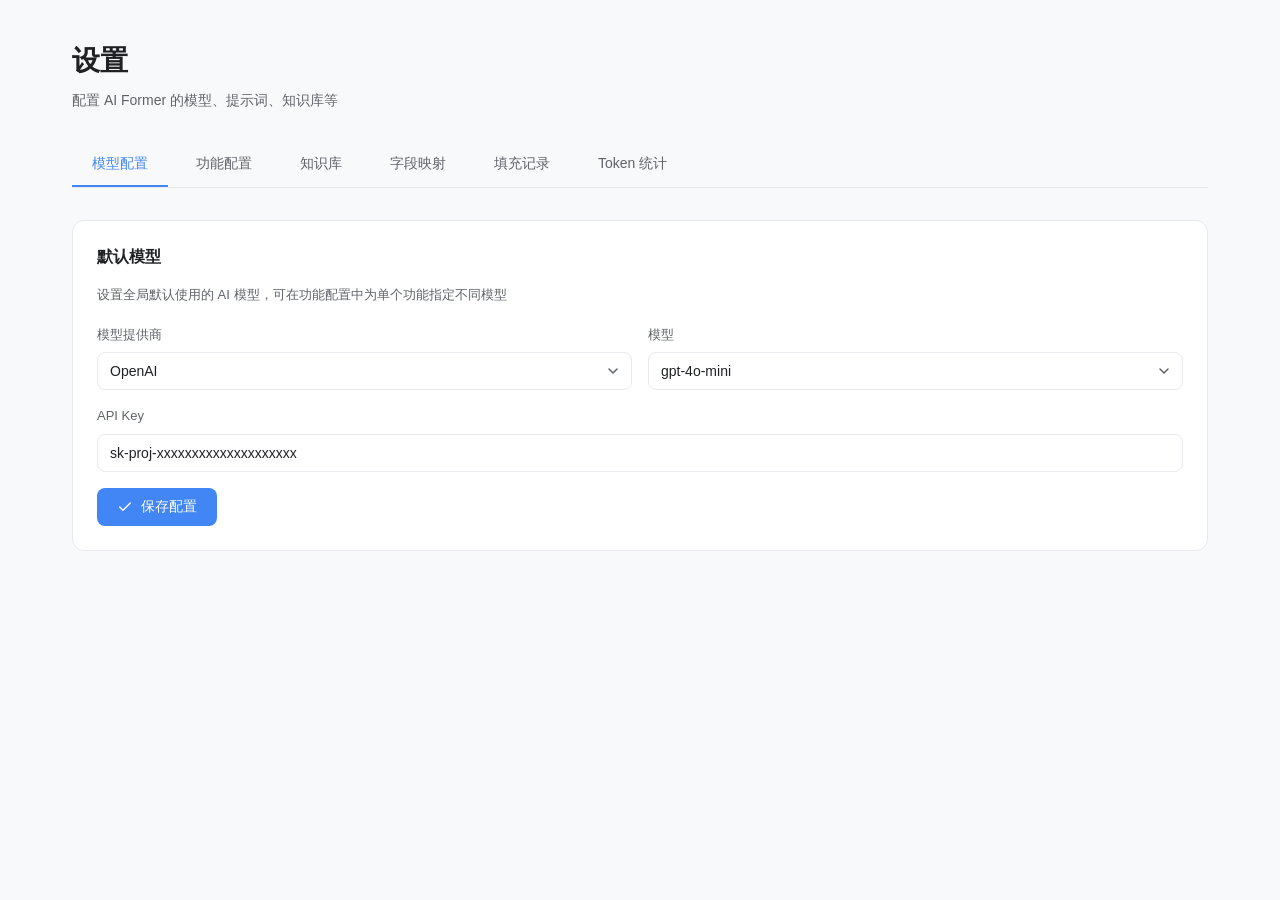
==== commit b87961f1: "Enhance PRD with multi-scenario applications for form filling and BBS replies, update icon system to" ====
--- a/playground/v2-settings-redesign.html
+++ b/playground/v2-settings-redesign.html
@@ -400,6 +400,62 @@
             align-items: center;
             justify-content: space-between;
             gap: 16px;
+            transition: all 0.2s;
+        }
+
+        .mapping-item.disabled {
+            opacity: 0.5;
+        }
+
+        .mapping-item.disabled .mapping-value,
+        .mapping-item.disabled .mapping-name {
+            text-decoration: line-through;
+        }
+
+        /* 开关按钮 */
+        .toggle-switch {
+            position: relative;
+            width: 44px;
+            height: 24px;
+            flex-shrink: 0;
+        }
+
+        .toggle-switch input {
+            opacity: 0;
+            width: 0;
+            height: 0;
+        }
+
+        .toggle-slider {
+            position: absolute;
+            cursor: pointer;
+            top: 0;
+            left: 0;
+            right: 0;
+            bottom: 0;
+            background-color: var(--border);
+            transition: 0.3s;
+            border-radius: 24px;
+        }
+
+        .toggle-slider:before {
+            position: absolute;
+            content: "";
+            height: 18px;
+            width: 18px;
+            left: 3px;
+            bottom: 3px;
+            background-color: white;
+            transition: 0.3s;
+            border-radius: 50%;
+        }
+
+        .toggle-switch input:checked + .toggle-slider {
+            background-color: var(--primary);
+        }
+
+        .toggle-switch input:checked + .toggle-slider:before {
+            transform: translateX(20px);
         }
 
         .mapping-info {
@@ -1190,6 +1246,10 @@
 
                 <div class="mapping-list">
                     <div class="mapping-item">
+                        <label class="toggle-switch">
+                            <input type="checkbox" checked onchange="toggleMapping(this)">
+                            <span class="toggle-slider"></span>
+                        </label>
                         <div class="mapping-info">
                             <div class="mapping-field">
                                 <span class="label">内容值</span>
@@ -1220,6 +1280,10 @@
                     </div>
 
                     <div class="mapping-item">
+                        <label class="toggle-switch">
+                            <input type="checkbox" checked onchange="toggleMapping(this)">
+                            <span class="toggle-slider"></span>
+                        </label>
                         <div class="mapping-info">
                             <div class="mapping-field">
                                 <span class="label">内容值</span>
@@ -1249,7 +1313,11 @@
                         </div>
                     </div>
 
-                    <div class="mapping-item">
+                    <div class="mapping-item disabled">
+                        <label class="toggle-switch">
+                            <input type="checkbox" onchange="toggleMapping(this)">
+                            <span class="toggle-slider"></span>
+                        </label>
                         <div class="mapping-info">
                             <div class="mapping-field">
                                 <span class="label">内容值</span>
@@ -1280,6 +1348,10 @@
                     </div>
 
                     <div class="mapping-item">
+                        <label class="toggle-switch">
+                            <input type="checkbox" checked onchange="toggleMapping(this)">
+                            <span class="toggle-slider"></span>
+                        </label>
                         <div class="mapping-info">
                             <div class="mapping-field">
                                 <span class="label">内容值</span>
@@ -1695,6 +1767,15 @@
             closeMappingModal();
         }
 
+        function toggleMapping(checkbox) {
+            const item = checkbox.closest('.mapping-item');
+            if (checkbox.checked) {
+                item.classList.remove('disabled');
+            } else {
+                item.classList.add('disabled');
+            }
+        }
+
         // 支持 hash 跳转
         if (window.location.hash === '#knowledge') {
             setTimeout(() => {
